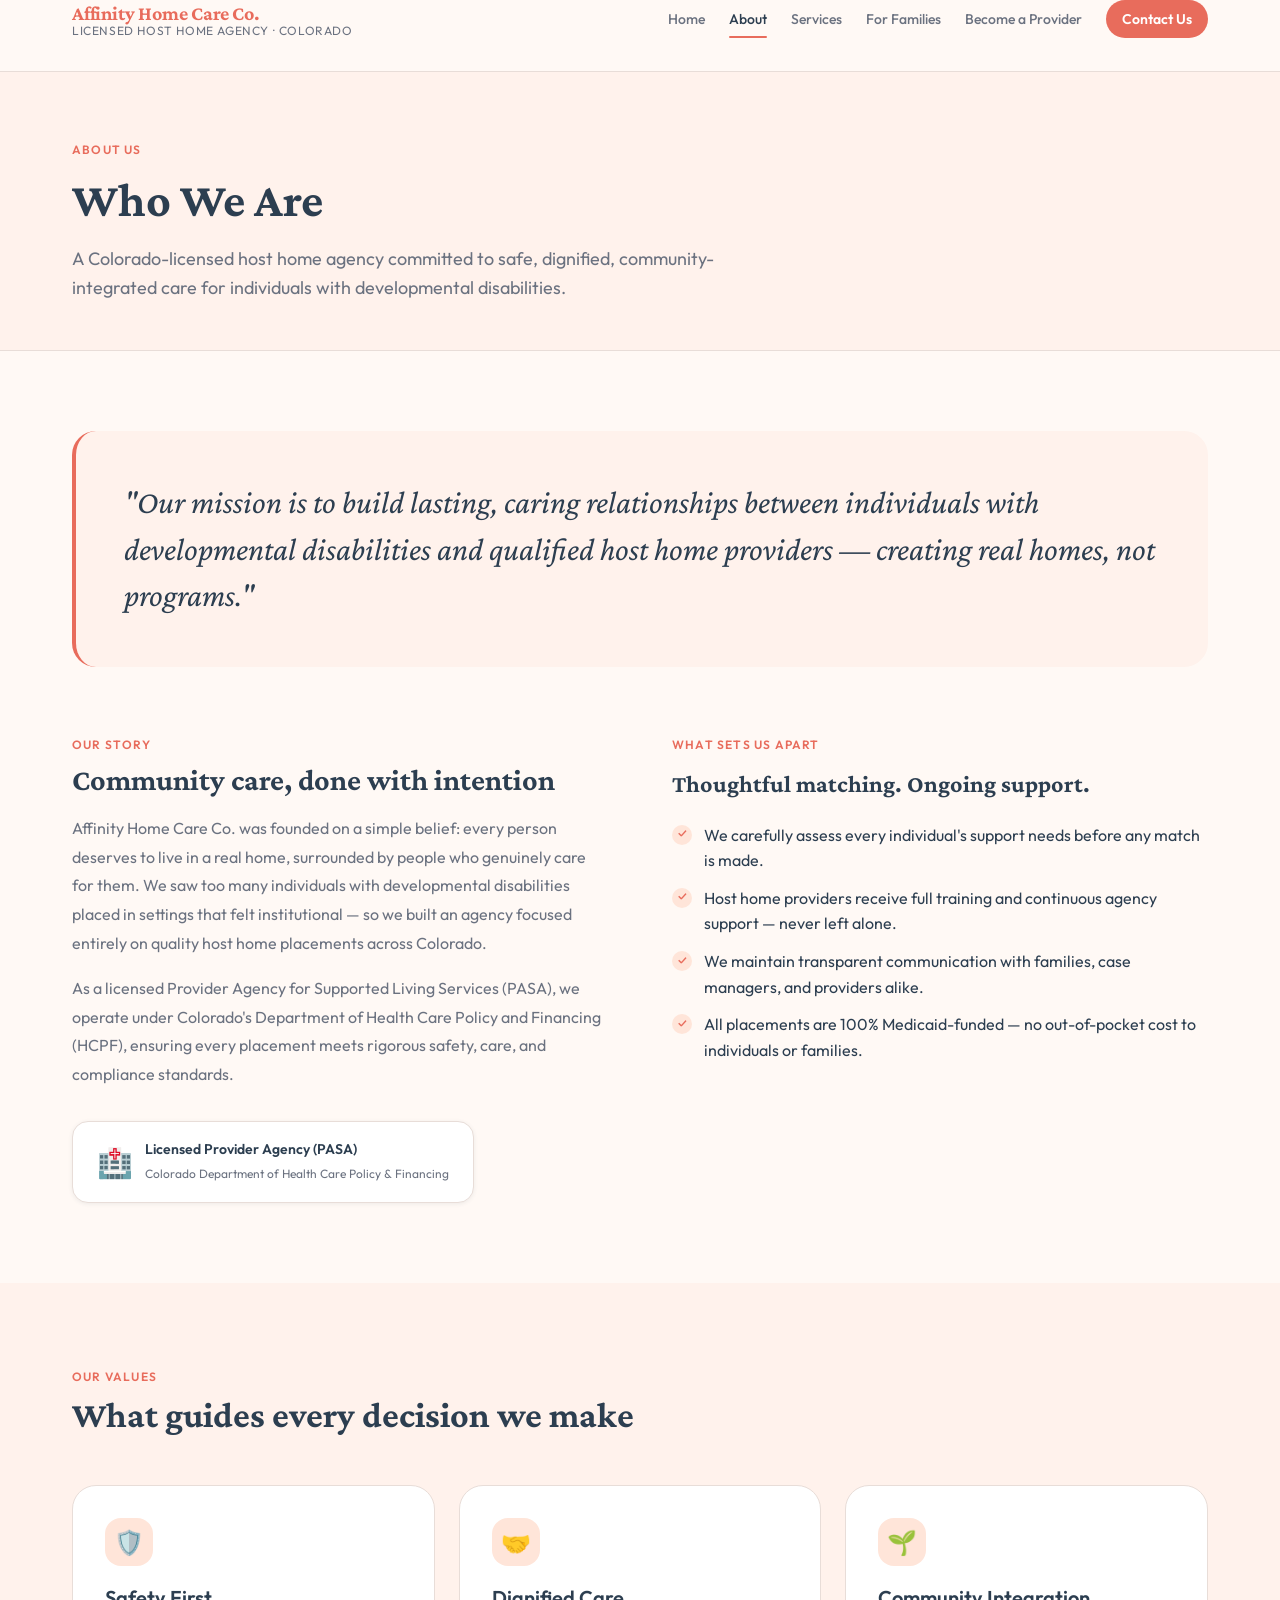
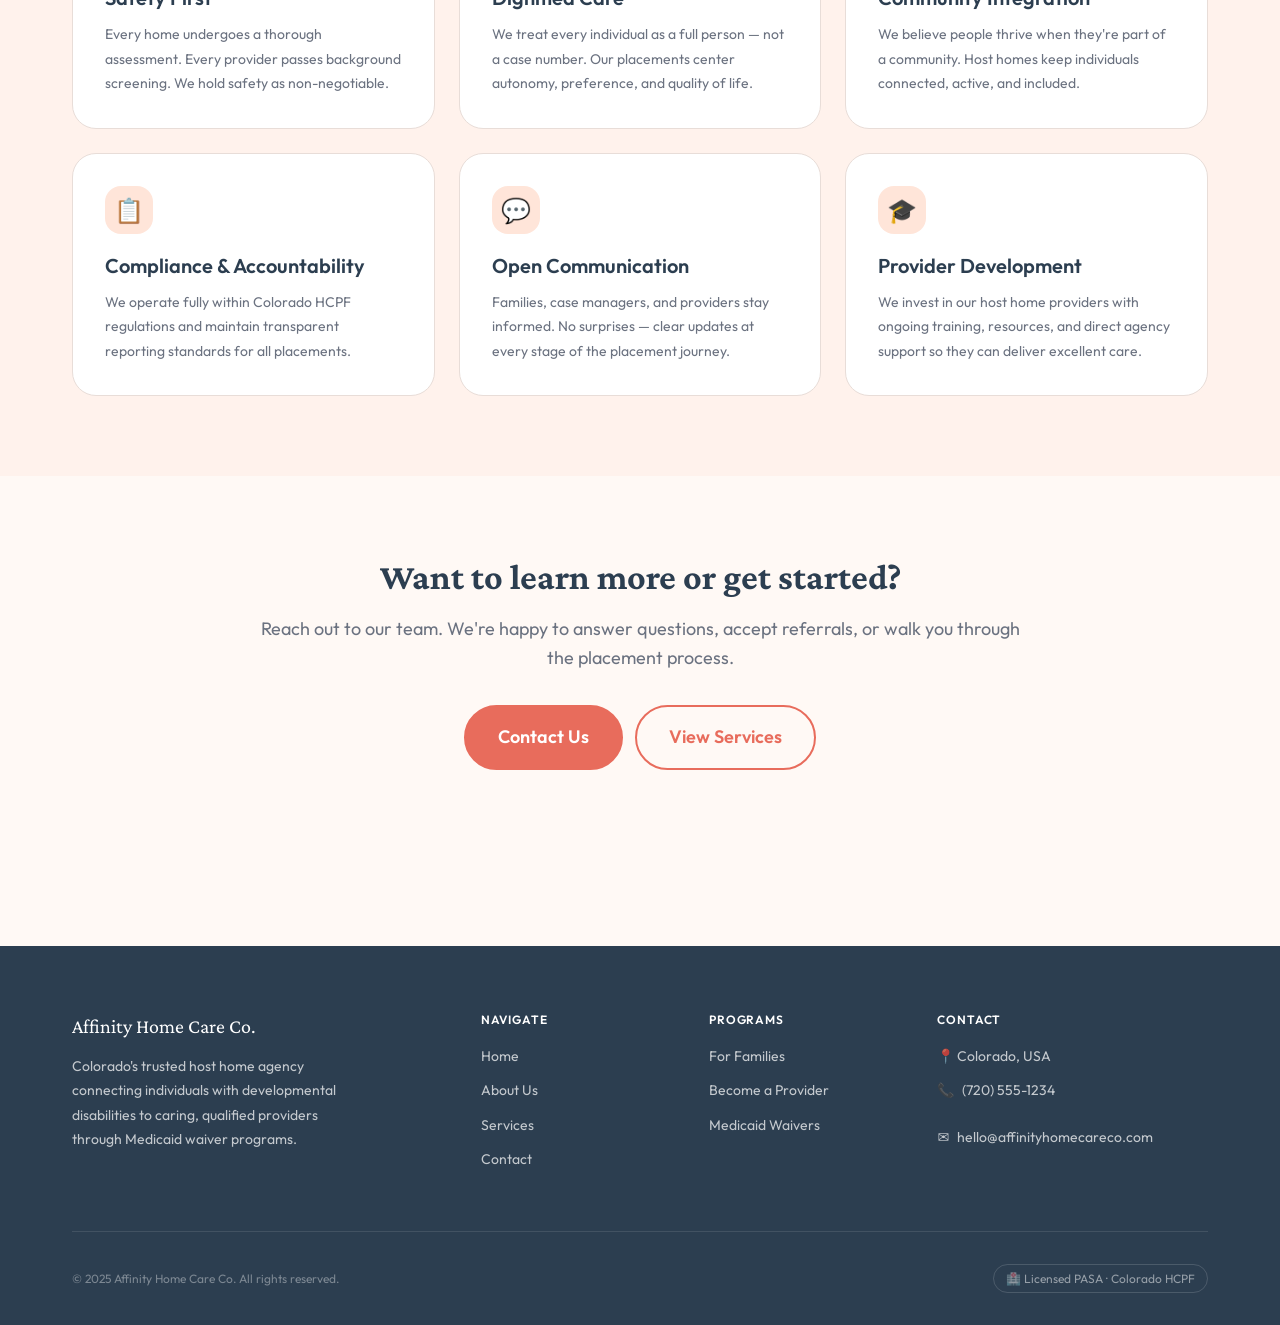
==== about.html @ 522bf079 "Add complete static website for affinityhomecareco.com Six-page site (Home, About, Services, Contact" ====
<!DOCTYPE html>
<html lang="en">
<head>
  <meta charset="UTF-8">
  <meta name="viewport" content="width=device-width, initial-scale=1.0">
  <meta name="description" content="Learn about Affinity Home Care Co. — a Colorado-licensed host home agency (PASA) dedicated to serving individuals with developmental disabilities through Medicaid waiver programs.">
  <meta name="robots" content="index, follow">
  <title>About Us | Affinity Home Care Co.</title>

  <link rel="preconnect" href="https://fonts.googleapis.com">
  <link rel="preconnect" href="https://fonts.gstatic.com" crossorigin>

  <link rel="stylesheet" href="css/base.css">
  <link rel="stylesheet" href="css/layout.css">
  <link rel="stylesheet" href="css/components.css">
  <link rel="stylesheet" href="css/pages/about.css">
</head>
<body>

  <!-- ── Header ── -->
  <header class="site-header" id="site-header">
    <div class="container">
      <nav class="nav" aria-label="Main navigation">
        <a href="index.html" class="nav__logo" aria-label="Affinity Home Care Co. — home">
          <span class="nav__logo-name">Affinity Home Care Co.</span>
          <span class="nav__logo-tag">Licensed Host Home Agency · Colorado</span>
        </a>
        <button class="nav__toggle" aria-expanded="false" aria-controls="nav-links" aria-label="Toggle navigation">
          <span></span><span></span><span></span>
        </button>
        <div class="nav__links" id="nav-links">
          <a href="index.html"     class="nav__link">Home</a>
          <a href="about.html"     class="nav__link">About</a>
          <a href="services.html"  class="nav__link">Services</a>
          <a href="families.html"  class="nav__link">For Families</a>
          <a href="providers.html" class="nav__link">Become a Provider</a>
          <a href="contact.html"   class="nav__cta">Contact Us</a>
        </div>
      </nav>
    </div>
  </header>

  <!-- ── Main ── -->
  <main>

    <!-- Page hero -->
    <section class="page-hero">
      <div class="container">
        <div class="page-hero__label">About Us</div>
        <h1 class="page-hero__title">Who We Are</h1>
        <p class="page-hero__desc">A Colorado-licensed host home agency committed to safe, dignified, community-integrated care for individuals with developmental disabilities.</p>
      </div>
    </section>

    <!-- Mission -->
    <section class="section">
      <div class="container">
        <div class="about-mission reveal">
          <p class="about-mission__quote">"Our mission is to build lasting, caring relationships between individuals with developmental disabilities and qualified host home providers — creating real homes, not programs."</p>
        </div>

        <div class="about-layout">
          <div>
            <div class="section__label">Our Story</div>
            <h2 class="section__title" style="font-size: var(--text-3xl);">Community care, done with intention</h2>
            <p style="color: var(--clr-text-muted); line-height: 1.8; margin-top: var(--sp-4);">
              Affinity Home Care Co. was founded on a simple belief: every person deserves to live in a real home, surrounded by people who genuinely care for them. We saw too many individuals with developmental disabilities placed in settings that felt institutional — so we built an agency focused entirely on quality host home placements across Colorado.
            </p>
            <p style="color: var(--clr-text-muted); line-height: 1.8; margin-top: var(--sp-4);">
              As a licensed Provider Agency for Supported Living Services (PASA), we operate under Colorado's Department of Health Care Policy and Financing (HCPF), ensuring every placement meets rigorous safety, care, and compliance standards.
            </p>

            <div class="license-badge reveal">
              <div class="license-badge__icon">🏥</div>
              <div class="license-badge__text">
                <strong>Licensed Provider Agency (PASA)</strong>
                <span>Colorado Department of Health Care Policy &amp; Financing</span>
              </div>
            </div>
          </div>

          <div>
            <div class="section__label">What Sets Us Apart</div>
            <h3 style="margin-bottom: var(--sp-6); margin-top: var(--sp-2);">Thoughtful matching. Ongoing support.</h3>
            <ul class="checklist">
              <li class="checklist__item reveal reveal-delay-1">
                <div class="checklist__icon">✓</div>
                <span>We carefully assess every individual's support needs before any match is made.</span>
              </li>
              <li class="checklist__item reveal reveal-delay-2">
                <div class="checklist__icon">✓</div>
                <span>Host home providers receive full training and continuous agency support — never left alone.</span>
              </li>
              <li class="checklist__item reveal reveal-delay-3">
                <div class="checklist__icon">✓</div>
                <span>We maintain transparent communication with families, case managers, and providers alike.</span>
              </li>
              <li class="checklist__item reveal reveal-delay-4">
                <div class="checklist__icon">✓</div>
                <span>All placements are 100% Medicaid-funded — no out-of-pocket cost to individuals or families.</span>
              </li>
            </ul>
          </div>
        </div>
      </div>
    </section>

    <!-- Values -->
    <section class="section section--alt">
      <div class="container">
        <div class="section__header reveal">
          <div class="section__label">Our Values</div>
          <h2 class="section__title">What guides every decision we make</h2>
        </div>

        <div class="values-grid">
          <div class="card reveal reveal-delay-1">
            <div class="card__icon">🛡️</div>
            <div class="card__title">Safety First</div>
            <p class="card__desc">Every home undergoes a thorough assessment. Every provider passes background screening. We hold safety as non-negotiable.</p>
          </div>
          <div class="card reveal reveal-delay-2">
            <div class="card__icon">🤝</div>
            <div class="card__title">Dignified Care</div>
            <p class="card__desc">We treat every individual as a full person — not a case number. Our placements center autonomy, preference, and quality of life.</p>
          </div>
          <div class="card reveal reveal-delay-3">
            <div class="card__icon">🌱</div>
            <div class="card__title">Community Integration</div>
            <p class="card__desc">We believe people thrive when they're part of a community. Host homes keep individuals connected, active, and included.</p>
          </div>
          <div class="card reveal reveal-delay-1">
            <div class="card__icon">📋</div>
            <div class="card__title">Compliance &amp; Accountability</div>
            <p class="card__desc">We operate fully within Colorado HCPF regulations and maintain transparent reporting standards for all placements.</p>
          </div>
          <div class="card reveal reveal-delay-2">
            <div class="card__icon">💬</div>
            <div class="card__title">Open Communication</div>
            <p class="card__desc">Families, case managers, and providers stay informed. No surprises — clear updates at every stage of the placement journey.</p>
          </div>
          <div class="card reveal reveal-delay-3">
            <div class="card__icon">🎓</div>
            <div class="card__title">Provider Development</div>
            <p class="card__desc">We invest in our host home providers with ongoing training, resources, and direct agency support so they can deliver excellent care.</p>
          </div>
        </div>
      </div>
    </section>

    <!-- CTA -->
    <section class="section">
      <div class="container" style="text-align: center;">
        <h2 class="reveal" style="margin-bottom: var(--sp-4);">Want to learn more or get started?</h2>
        <p class="reveal reveal-delay-1" style="color: var(--clr-text-muted); font-size: var(--text-lg); margin: 0 auto var(--sp-8);">Reach out to our team. We're happy to answer questions, accept referrals, or walk you through the placement process.</p>
        <div style="display: flex; gap: var(--sp-3); justify-content: center; flex-wrap: wrap;">
          <a href="contact.html"  class="btn btn-primary btn-lg reveal">Contact Us</a>
          <a href="services.html" class="btn btn-outline btn-lg reveal reveal-delay-1">View Services</a>
        </div>
      </div>
    </section>

  </main>

  <!-- ── Footer ── -->
  <footer class="site-footer">
    <div class="container">
      <div class="footer__grid">
        <div class="footer__col">
          <div class="footer__brand-name">Affinity Home Care Co.</div>
          <p class="footer__brand-desc">Colorado's trusted host home agency connecting individuals with developmental disabilities to caring, qualified providers through Medicaid waiver programs.</p>
        </div>
        <div class="footer__col">
          <div class="footer__col-title">Navigate</div>
          <a href="index.html">Home</a>
          <a href="about.html">About Us</a>
          <a href="services.html">Services</a>
          <a href="contact.html">Contact</a>
        </div>
        <div class="footer__col">
          <div class="footer__col-title">Programs</div>
          <a href="families.html">For Families</a>
          <a href="providers.html">Become a Provider</a>
          <a href="services.html#waivers">Medicaid Waivers</a>
        </div>
        <div class="footer__col">
          <div class="footer__col-title">Contact</div>
          <div class="footer__contact-item">📍 Colorado, USA</div>
          <div class="footer__contact-item">📞 <a href="tel:+17205551234">(720) 555-1234</a></div>
          <div class="footer__contact-item">✉️ <a href="mailto:hello@affinityhomecareco.com">hello@affinityhomecareco.com</a></div>
        </div>
      </div>
      <div class="footer__bottom">
        <span>&copy; 2025 Affinity Home Care Co. All rights reserved.</span>
        <span class="footer__badge">🏥 Licensed PASA · Colorado HCPF</span>
      </div>
    </div>
  </footer>

  <script src="js/nav.js"></script>
  <script src="js/animations.js"></script>
</body>
</html>
---- css/base.css ----
@import url('https://fonts.googleapis.com/css2?family=Crimson+Pro:ital,wght@0,400;0,600;0,700;1,400&family=Outfit:wght@400;500;600;700&display=swap');
@import './tokens.css';

*, *::before, *::after {
  box-sizing: border-box;
  margin: 0;
  padding: 0;
}

html {
  scroll-behavior: smooth;
  -webkit-text-size-adjust: 100%;
}

body {
  font-family: var(--font-body);
  font-size: var(--text-base);
  color: var(--clr-text);
  background-color: var(--clr-bg);
  line-height: 1.6;
  -webkit-font-smoothing: antialiased;
  -moz-osx-font-smoothing: grayscale;
}

img, svg {
  display: block;
  max-width: 100%;
}

a {
  color: inherit;
  text-decoration: none;
}

ul, ol {
  list-style: none;
}

button {
  cursor: pointer;
  font-family: inherit;
  border: none;
  background: none;
}

input, textarea, select {
  font-family: inherit;
  font-size: inherit;
}

h1, h2, h3, h4, h5, h6 {
  font-family: var(--font-heading);
  line-height: 1.2;
  color: var(--clr-text);
}

h1 { font-size: var(--text-5xl); }
h2 { font-size: var(--text-4xl); }
h3 { font-size: var(--text-2xl); }
h4 { font-size: var(--text-xl); }

p { max-width: 65ch; }

:focus-visible {
  outline: 2px solid var(--clr-primary);
  outline-offset: 3px;
  border-radius: var(--radius-sm);
}

.sr-only {
  position: absolute;
  width: 1px;
  height: 1px;
  padding: 0;
  margin: -1px;
  overflow: hidden;
  clip: rect(0, 0, 0, 0);
  white-space: nowrap;
  border: 0;
}
---- css/layout.css ----
@import './tokens.css';

/* ────────────────────────────────
   Container
   ──────────────────────────────── */
.container {
  width: 100%;
  max-width: var(--container-max);
  margin-inline: auto;
  padding-inline: var(--container-pad);
}

/* ────────────────────────────────
   Site Header & Nav
   ──────────────────────────────── */
.site-header {
  position: sticky;
  top: 0;
  z-index: 100;
  height: var(--nav-height);
  background: rgba(255, 249, 245, 0.96);
  backdrop-filter: blur(10px);
  -webkit-backdrop-filter: blur(10px);
  border-bottom: 1px solid var(--clr-border);
  transition: box-shadow var(--t-base);
}

.site-header.scrolled {
  box-shadow: var(--shadow-sm);
}

.nav {
  display: flex;
  align-items: center;
  justify-content: space-between;
  height: 100%;
}

.nav__logo {
  display: flex;
  flex-direction: column;
  line-height: 1.1;
  text-decoration: none;
}

.nav__logo-name {
  font-family: var(--font-heading);
  font-size: var(--text-xl);
  font-weight: var(--weight-bold);
  color: var(--clr-primary);
  letter-spacing: -0.01em;
}

.nav__logo-tag {
  font-size: var(--text-xs);
  color: var(--clr-text-muted);
  letter-spacing: 0.05em;
  text-transform: uppercase;
}

.nav__links {
  display: flex;
  align-items: center;
  gap: var(--sp-6);
}

.nav__link {
  font-size: var(--text-sm);
  font-weight: var(--weight-medium);
  color: var(--clr-text-muted);
  transition: color var(--t-fast);
  padding-block: var(--sp-2);
  position: relative;
}

.nav__link::after {
  content: '';
  position: absolute;
  bottom: 0;
  left: 0;
  width: 0;
  height: 2px;
  background: var(--clr-primary);
  transition: width var(--t-base);
  border-radius: var(--radius-full);
}

.nav__link:hover,
.nav__link.active {
  color: var(--clr-text);
}

.nav__link:hover::after,
.nav__link.active::after {
  width: 100%;
}

.nav__cta {
  font-size: var(--text-sm);
  font-weight: var(--weight-semibold);
  padding: var(--sp-2) var(--sp-4);
  background: var(--clr-primary);
  color: white;
  border-radius: var(--radius-full);
  transition: background var(--t-fast), transform var(--t-fast);
}

.nav__cta:hover {
  background: var(--clr-primary-dark);
  transform: translateY(-1px);
}

/* Mobile toggle */
.nav__toggle {
  display: none;
  flex-direction: column;
  gap: 5px;
  padding: var(--sp-2);
  z-index: 110;
  background: none;
  border: none;
  cursor: pointer;
}

.nav__toggle span {
  display: block;
  width: 22px;
  height: 2px;
  background: var(--clr-text);
  border-radius: var(--radius-full);
  transition: transform var(--t-base), opacity var(--t-base);
}

.nav__toggle[aria-expanded="true"] span:nth-child(1) {
  transform: translateY(7px) rotate(45deg);
}

.nav__toggle[aria-expanded="true"] span:nth-child(2) {
  opacity: 0;
}

.nav__toggle[aria-expanded="true"] span:nth-child(3) {
  transform: translateY(-7px) rotate(-45deg);
}

@media (max-width: 768px) {
  .nav__toggle { display: flex; }

  .nav__links {
    display: none;
    position: fixed;
    inset: var(--nav-height) 0 0 0;
    background: var(--clr-bg);
    flex-direction: column;
    align-items: center;
    justify-content: center;
    gap: var(--sp-8);
    z-index: 99;
  }

  .nav__links.open { display: flex; }

  .nav__link {
    font-size: var(--text-lg);
  }

  .nav__cta {
    font-size: var(--text-base);
    padding: var(--sp-3) var(--sp-8);
  }
}

/* ────────────────────────────────
   Site Footer
   ──────────────────────────────── */
.site-footer {
  background: var(--clr-text);
  color: rgba(255, 255, 255, 0.72);
  padding-block: var(--sp-16) var(--sp-8);
  margin-top: var(--sp-24);
}

.footer__grid {
  display: grid;
  grid-template-columns: 2fr 1fr 1fr 1.5fr;
  gap: var(--sp-12);
  padding-bottom: var(--sp-12);
  border-bottom: 1px solid rgba(255, 255, 255, 0.1);
  margin-bottom: var(--sp-8);
}

.footer__brand-name {
  font-family: var(--font-heading);
  font-size: var(--text-xl);
  color: white;
  margin-bottom: var(--sp-3);
}

.footer__brand-desc {
  font-size: var(--text-sm);
  line-height: 1.75;
  max-width: 30ch;
}

.footer__col-title {
  font-size: var(--text-xs);
  font-weight: var(--weight-semibold);
  color: white;
  letter-spacing: 0.07em;
  text-transform: uppercase;
  margin-bottom: var(--sp-4);
}

.footer__col a {
  display: block;
  font-size: var(--text-sm);
  margin-bottom: var(--sp-3);
  transition: color var(--t-fast);
}

.footer__col a:hover { color: white; }

.footer__contact-item {
  display: flex;
  align-items: flex-start;
  gap: var(--sp-2);
  font-size: var(--text-sm);
  margin-bottom: var(--sp-3);
}

.footer__bottom {
  display: flex;
  align-items: center;
  justify-content: space-between;
  font-size: var(--text-xs);
  color: rgba(255, 255, 255, 0.38);
}

.footer__badge {
  display: inline-flex;
  align-items: center;
  gap: var(--sp-2);
  padding: var(--sp-1) var(--sp-3);
  border: 1px solid rgba(255, 255, 255, 0.15);
  border-radius: var(--radius-full);
  font-size: var(--text-xs);
  color: rgba(255, 255, 255, 0.5);
}

@media (max-width: 900px) {
  .footer__grid { grid-template-columns: 1fr 1fr; }
}

@media (max-width: 560px) {
  .footer__grid { grid-template-columns: 1fr; gap: var(--sp-8); }
  .footer__bottom {
    flex-direction: column;
    gap: var(--sp-3);
    text-align: center;
  }
}

/* ────────────────────────────────
   Page layout helpers
   ──────────────────────────────── */
.page-hero {
  background: var(--clr-bg-alt);
  padding-block: var(--sp-16) var(--sp-12);
  border-bottom: 1px solid var(--clr-border);
}

.page-hero__label {
  display: inline-block;
  font-size: var(--text-xs);
  font-weight: var(--weight-semibold);
  letter-spacing: 0.1em;
  text-transform: uppercase;
  color: var(--clr-primary);
  margin-bottom: var(--sp-3);
}

.page-hero__title {
  font-size: clamp(2rem, 4vw, 3rem);
  margin-bottom: var(--sp-4);
}

.page-hero__desc {
  font-size: var(--text-lg);
  color: var(--clr-text-muted);
  max-width: 55ch;
}

.section {
  padding-block: var(--sp-20);
}

.section--alt {
  background: var(--clr-bg-alt);
}

.section__header {
  margin-bottom: var(--sp-12);
}

.section__label {
  display: inline-block;
  font-size: var(--text-xs);
  font-weight: var(--weight-semibold);
  letter-spacing: 0.1em;
  text-transform: uppercase;
  color: var(--clr-primary);
  margin-bottom: var(--sp-2);
}

.section__title {
  margin-bottom: var(--sp-4);
}

.section__desc {
  font-size: var(--text-lg);
  color: var(--clr-text-muted);
  max-width: 55ch;
}
---- css/components.css ----
@import './tokens.css';

/* ────────────────────────────────
   Buttons
   ──────────────────────────────── */
.btn {
  display: inline-flex;
  align-items: center;
  gap: var(--sp-2);
  padding: var(--sp-3) var(--sp-6);
  font-family: var(--font-body);
  font-size: var(--text-base);
  font-weight: var(--weight-semibold);
  border-radius: var(--radius-full);
  border: 2px solid transparent;
  cursor: pointer;
  text-decoration: none;
  white-space: nowrap;
  transition: background var(--t-fast), color var(--t-fast),
              border-color var(--t-fast), transform var(--t-fast),
              box-shadow var(--t-fast);
}

.btn:hover { transform: translateY(-2px); box-shadow: var(--shadow-md); }
.btn:active { transform: translateY(0); }

.btn-primary {
  background: var(--clr-primary);
  color: white;
  border-color: var(--clr-primary);
}
.btn-primary:hover { background: var(--clr-primary-dark); border-color: var(--clr-primary-dark); }

.btn-outline {
  background: transparent;
  color: var(--clr-primary);
  border-color: var(--clr-primary);
}
.btn-outline:hover { background: var(--clr-primary-light); }

.btn-accent {
  background: var(--clr-accent);
  color: white;
  border-color: var(--clr-accent);
}
.btn-accent:hover { background: var(--clr-accent-dark); border-color: var(--clr-accent-dark); }

.btn-lg {
  padding: var(--sp-4) var(--sp-8);
  font-size: var(--text-lg);
}

.btn-sm {
  padding: var(--sp-2) var(--sp-4);
  font-size: var(--text-sm);
}

/* ────────────────────────────────
   Cards
   ──────────────────────────────── */
.card {
  background: var(--clr-surface);
  border: 1px solid var(--clr-border);
  border-radius: var(--radius-xl);
  padding: var(--sp-8);
  transition: box-shadow var(--t-base), transform var(--t-base);
}

.card:hover { box-shadow: var(--shadow-md); transform: translateY(-3px); }

.card__icon {
  width: 48px;
  height: 48px;
  border-radius: var(--radius-lg);
  display: flex;
  align-items: center;
  justify-content: center;
  font-size: 1.5rem;
  margin-bottom: var(--sp-4);
  background: var(--clr-primary-light);
}

.card__icon--accent { background: rgba(78, 205, 196, 0.15); }

.card__title {
  font-size: var(--text-xl);
  font-weight: var(--weight-semibold);
  margin-bottom: var(--sp-2);
}

.card__desc {
  font-size: var(--text-sm);
  color: var(--clr-text-muted);
  line-height: 1.75;
}

/* ────────────────────────────────
   Badges
   ──────────────────────────────── */
.badge {
  display: inline-flex;
  align-items: center;
  gap: var(--sp-1);
  padding: var(--sp-1) var(--sp-3);
  border-radius: var(--radius-full);
  font-size: var(--text-xs);
  font-weight: var(--weight-semibold);
}

.badge--primary { background: var(--clr-primary-light); color: var(--clr-primary-dark); }
.badge--accent  { background: rgba(78, 205, 196, 0.15); color: var(--clr-accent-dark); }
.badge--success { background: rgba(34, 197, 94, 0.12);  color: #15803D; }

/* ────────────────────────────────
   Forms
   ──────────────────────────────── */
.form {
  display: flex;
  flex-direction: column;
  gap: var(--sp-4);
}

.form__row {
  display: grid;
  grid-template-columns: 1fr 1fr;
  gap: var(--sp-4);
}

.form__field {
  display: flex;
  flex-direction: column;
  gap: var(--sp-2);
}

.form__label {
  font-size: var(--text-sm);
  font-weight: var(--weight-medium);
  color: var(--clr-text);
}

.form__label--required::after {
  content: ' *';
  color: var(--clr-primary);
}

.form__input,
.form__select,
.form__textarea {
  width: 100%;
  padding: var(--sp-3) var(--sp-4);
  border: 1px solid var(--clr-border);
  border-radius: var(--radius-md);
  background: var(--clr-surface);
  color: var(--clr-text);
  font-size: var(--text-base);
  transition: border-color var(--t-fast), box-shadow var(--t-fast);
}

.form__input:focus,
.form__select:focus,
.form__textarea:focus {
  outline: none;
  border-color: var(--clr-primary);
  box-shadow: 0 0 0 3px rgba(232, 108, 92, 0.12);
}

.form__input.error,
.form__select.error,
.form__textarea.error {
  border-color: var(--clr-error);
}

.form__textarea { resize: vertical; min-height: 120px; }

.form__error {
  font-size: var(--text-xs);
  color: var(--clr-error);
  display: none;
}

.form__error.visible { display: block; }

.form__notice {
  padding: var(--sp-4) var(--sp-6);
  border-radius: var(--radius-md);
  font-weight: var(--weight-medium);
  font-size: var(--text-sm);
  display: none;
}

.form__notice.visible { display: block; }

.form__notice--success {
  background: rgba(34, 197, 94, 0.1);
  border: 1px solid rgba(34, 197, 94, 0.3);
  color: #15803D;
}

.form__notice--error {
  background: rgba(239, 68, 68, 0.08);
  border: 1px solid rgba(239, 68, 68, 0.25);
  color: #B91C1C;
}

@media (max-width: 600px) {
  .form__row { grid-template-columns: 1fr; }
}

/* ────────────────────────────────
   Grid helpers
   ──────────────────────────────── */
.grid-2 { display: grid; grid-template-columns: repeat(2, 1fr); gap: var(--sp-6); }
.grid-3 { display: grid; grid-template-columns: repeat(3, 1fr); gap: var(--sp-6); }
.grid-4 { display: grid; grid-template-columns: repeat(4, 1fr); gap: var(--sp-6); }

@media (max-width: 900px) {
  .grid-3 { grid-template-columns: repeat(2, 1fr); }
  .grid-4 { grid-template-columns: repeat(2, 1fr); }
}

@media (max-width: 600px) {
  .grid-2, .grid-3, .grid-4 { grid-template-columns: 1fr; }
}

/* ────────────────────────────────
   Stat block
   ──────────────────────────────── */
.stat {
  text-align: center;
  padding: var(--sp-6);
}

.stat__number {
  font-family: var(--font-heading);
  font-size: var(--text-4xl);
  font-weight: var(--weight-bold);
  color: var(--clr-primary);
  line-height: 1;
  margin-bottom: var(--sp-2);
}

.stat__label {
  font-size: var(--text-sm);
  color: var(--clr-text-muted);
}

/* ────────────────────────────────
   Checklist
   ──────────────────────────────── */
.checklist {
  display: flex;
  flex-direction: column;
  gap: var(--sp-3);
}

.checklist__item {
  display: flex;
  align-items: flex-start;
  gap: var(--sp-3);
  font-size: var(--text-base);
}

.checklist__icon {
  flex-shrink: 0;
  width: 20px;
  height: 20px;
  border-radius: var(--radius-full);
  background: var(--clr-primary-light);
  display: flex;
  align-items: center;
  justify-content: center;
  margin-top: 2px;
  color: var(--clr-primary);
  font-size: 0.65rem;
  font-weight: var(--weight-bold);
}

/* ────────────────────────────────
   FAQ accordion
   ──────────────────────────────── */
.faq {
  display: flex;
  flex-direction: column;
  gap: var(--sp-3);
}

.faq__item {
  border: 1px solid var(--clr-border);
  border-radius: var(--radius-lg);
  overflow: hidden;
  background: var(--clr-surface);
}

.faq__question {
  width: 100%;
  text-align: left;
  padding: var(--sp-4) var(--sp-6);
  font-weight: var(--weight-semibold);
  font-size: var(--text-base);
  background: var(--clr-surface);
  cursor: pointer;
  display: flex;
  justify-content: space-between;
  align-items: center;
  gap: var(--sp-4);
  transition: background var(--t-fast);
  border: none;
  font-family: var(--font-body);
  color: var(--clr-text);
}

.faq__question:hover { background: var(--clr-bg-alt); }

.faq__icon {
  flex-shrink: 0;
  font-size: 1.25rem;
  transition: transform var(--t-base);
  color: var(--clr-primary);
  line-height: 1;
}

.faq__item.open .faq__icon { transform: rotate(45deg); }

.faq__answer {
  max-height: 0;
  overflow: hidden;
  transition: max-height var(--t-slow);
}

.faq__answer-inner {
  padding: 0 var(--sp-6) var(--sp-6);
  font-size: var(--text-sm);
  color: var(--clr-text-muted);
  line-height: 1.8;
}

.faq__item.open .faq__answer { max-height: 600px; }

/* ────────────────────────────────
   Reveal animation
   ──────────────────────────────── */
.reveal {
  opacity: 0;
  transform: translateY(24px);
  transition: opacity var(--t-slow), transform var(--t-slow);
}

.reveal.visible {
  opacity: 1;
  transform: translateY(0);
}

.reveal-delay-1 { transition-delay: 100ms; }
.reveal-delay-2 { transition-delay: 200ms; }
.reveal-delay-3 { transition-delay: 300ms; }
.reveal-delay-4 { transition-delay: 400ms; }
---- css/pages/about.css ----
@import '../tokens.css';

.about-mission {
  background: var(--clr-bg-alt);
  border-radius: var(--radius-xl);
  padding: var(--sp-12);
  border-left: 4px solid var(--clr-primary);
  margin-bottom: var(--sp-16);
}

.about-mission__quote {
  font-family: var(--font-heading);
  font-size: clamp(1.4rem, 2.5vw, 2rem);
  line-height: 1.45;
  font-style: italic;
  color: var(--clr-text);
}

.about-layout {
  display: grid;
  grid-template-columns: 1fr 1fr;
  gap: var(--sp-16);
  align-items: start;
}

.license-badge {
  display: inline-flex;
  align-items: center;
  gap: var(--sp-3);
  padding: var(--sp-4) var(--sp-6);
  background: var(--clr-surface);
  border: 1px solid var(--clr-border);
  border-radius: var(--radius-lg);
  box-shadow: var(--shadow-sm);
  margin-top: var(--sp-8);
}

.license-badge__icon { font-size: 1.8rem; }

.license-badge__text strong {
  display: block;
  font-size: var(--text-sm);
  font-weight: var(--weight-semibold);
}

.license-badge__text span {
  font-size: var(--text-xs);
  color: var(--clr-text-muted);
}

.values-grid {
  display: grid;
  grid-template-columns: repeat(3, 1fr);
  gap: var(--sp-6);
}

@media (max-width: 900px) {
  .about-layout { grid-template-columns: 1fr; }
  .values-grid  { grid-template-columns: 1fr; }
}
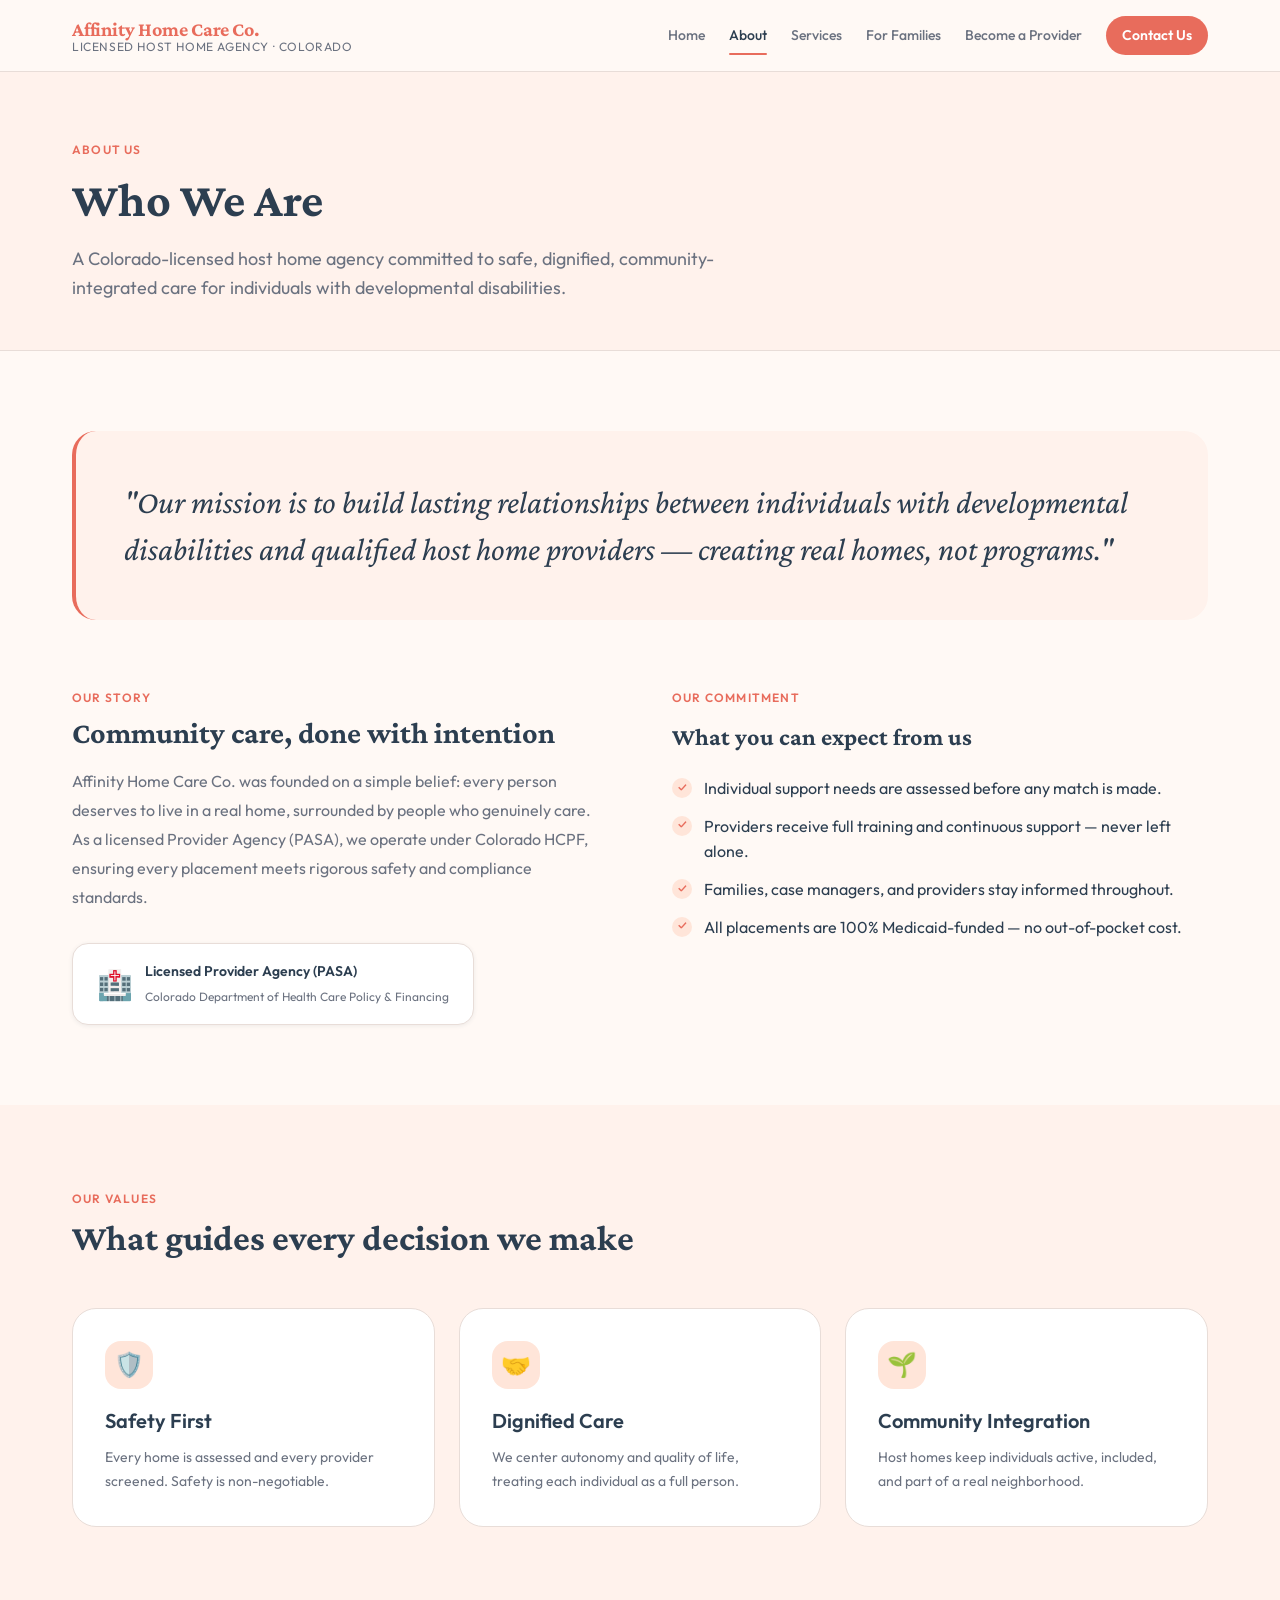
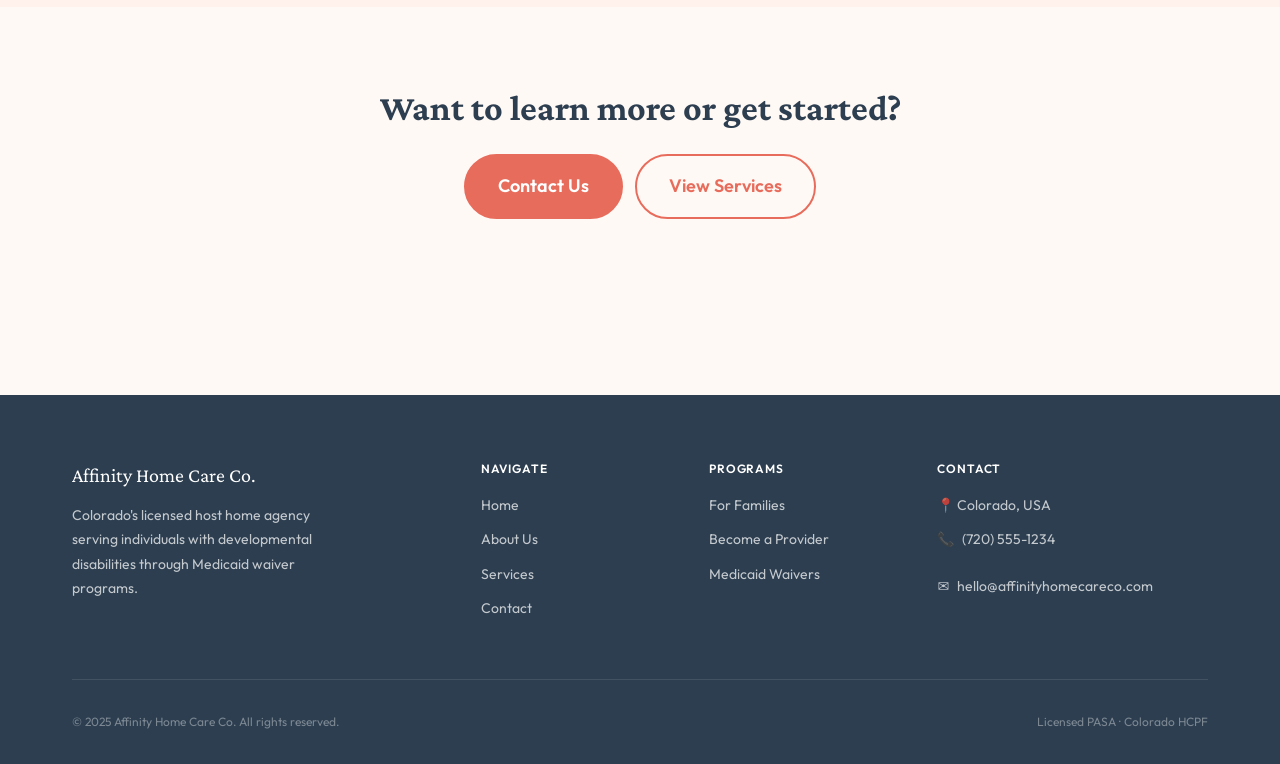
==== commit 17ae07e6: "Revise content density, emojis, and header alignment - Fix header: add height:100% to .site-header ." ====
--- a/about.html
+++ b/about.html
@@ -17,7 +17,6 @@
 </head>
 <body>
 
-  <!-- ── Header ── -->
   <header class="site-header" id="site-header">
     <div class="container">
       <nav class="nav" aria-label="Main navigation">
@@ -40,10 +39,8 @@
     </div>
   </header>
 
-  <!-- ── Main ── -->
   <main>
 
-    <!-- Page hero -->
     <section class="page-hero">
       <div class="container">
         <div class="page-hero__label">About Us</div>
@@ -52,11 +49,11 @@
       </div>
     </section>
 
-    <!-- Mission -->
+    <!-- Mission & Story -->
     <section class="section">
       <div class="container">
         <div class="about-mission reveal">
-          <p class="about-mission__quote">"Our mission is to build lasting, caring relationships between individuals with developmental disabilities and qualified host home providers — creating real homes, not programs."</p>
+          <p class="about-mission__quote">"Our mission is to build lasting relationships between individuals with developmental disabilities and qualified host home providers — creating real homes, not programs."</p>
         </div>
 
         <div class="about-layout">
@@ -64,12 +61,8 @@
             <div class="section__label">Our Story</div>
             <h2 class="section__title" style="font-size: var(--text-3xl);">Community care, done with intention</h2>
             <p style="color: var(--clr-text-muted); line-height: 1.8; margin-top: var(--sp-4);">
-              Affinity Home Care Co. was founded on a simple belief: every person deserves to live in a real home, surrounded by people who genuinely care for them. We saw too many individuals with developmental disabilities placed in settings that felt institutional — so we built an agency focused entirely on quality host home placements across Colorado.
+              Affinity Home Care Co. was founded on a simple belief: every person deserves to live in a real home, surrounded by people who genuinely care. As a licensed Provider Agency (PASA), we operate under Colorado HCPF, ensuring every placement meets rigorous safety and compliance standards.
             </p>
-            <p style="color: var(--clr-text-muted); line-height: 1.8; margin-top: var(--sp-4);">
-              As a licensed Provider Agency for Supported Living Services (PASA), we operate under Colorado's Department of Health Care Policy and Financing (HCPF), ensuring every placement meets rigorous safety, care, and compliance standards.
-            </p>
-
             <div class="license-badge reveal">
               <div class="license-badge__icon">🏥</div>
               <div class="license-badge__text">
@@ -80,24 +73,24 @@
           </div>
 
           <div>
-            <div class="section__label">What Sets Us Apart</div>
-            <h3 style="margin-bottom: var(--sp-6); margin-top: var(--sp-2);">Thoughtful matching. Ongoing support.</h3>
+            <div class="section__label">Our Commitment</div>
+            <h3 style="margin-bottom: var(--sp-6); margin-top: var(--sp-2);">What you can expect from us</h3>
             <ul class="checklist">
               <li class="checklist__item reveal reveal-delay-1">
                 <div class="checklist__icon">✓</div>
-                <span>We carefully assess every individual's support needs before any match is made.</span>
+                <span>Individual support needs are assessed before any match is made.</span>
               </li>
               <li class="checklist__item reveal reveal-delay-2">
                 <div class="checklist__icon">✓</div>
-                <span>Host home providers receive full training and continuous agency support — never left alone.</span>
+                <span>Providers receive full training and continuous support — never left alone.</span>
               </li>
               <li class="checklist__item reveal reveal-delay-3">
                 <div class="checklist__icon">✓</div>
-                <span>We maintain transparent communication with families, case managers, and providers alike.</span>
+                <span>Families, case managers, and providers stay informed throughout.</span>
               </li>
               <li class="checklist__item reveal reveal-delay-4">
                 <div class="checklist__icon">✓</div>
-                <span>All placements are 100% Medicaid-funded — no out-of-pocket cost to individuals or families.</span>
+                <span>All placements are 100% Medicaid-funded — no out-of-pocket cost.</span>
               </li>
             </ul>
           </div>
@@ -112,37 +105,21 @@
           <div class="section__label">Our Values</div>
           <h2 class="section__title">What guides every decision we make</h2>
         </div>
-
         <div class="values-grid">
           <div class="card reveal reveal-delay-1">
             <div class="card__icon">🛡️</div>
             <div class="card__title">Safety First</div>
-            <p class="card__desc">Every home undergoes a thorough assessment. Every provider passes background screening. We hold safety as non-negotiable.</p>
+            <p class="card__desc">Every home is assessed and every provider screened. Safety is non-negotiable.</p>
           </div>
           <div class="card reveal reveal-delay-2">
             <div class="card__icon">🤝</div>
             <div class="card__title">Dignified Care</div>
-            <p class="card__desc">We treat every individual as a full person — not a case number. Our placements center autonomy, preference, and quality of life.</p>
+            <p class="card__desc">We center autonomy and quality of life, treating each individual as a full person.</p>
           </div>
           <div class="card reveal reveal-delay-3">
             <div class="card__icon">🌱</div>
             <div class="card__title">Community Integration</div>
-            <p class="card__desc">We believe people thrive when they're part of a community. Host homes keep individuals connected, active, and included.</p>
-          </div>
-          <div class="card reveal reveal-delay-1">
-            <div class="card__icon">📋</div>
-            <div class="card__title">Compliance &amp; Accountability</div>
-            <p class="card__desc">We operate fully within Colorado HCPF regulations and maintain transparent reporting standards for all placements.</p>
-          </div>
-          <div class="card reveal reveal-delay-2">
-            <div class="card__icon">💬</div>
-            <div class="card__title">Open Communication</div>
-            <p class="card__desc">Families, case managers, and providers stay informed. No surprises — clear updates at every stage of the placement journey.</p>
-          </div>
-          <div class="card reveal reveal-delay-3">
-            <div class="card__icon">🎓</div>
-            <div class="card__title">Provider Development</div>
-            <p class="card__desc">We invest in our host home providers with ongoing training, resources, and direct agency support so they can deliver excellent care.</p>
+            <p class="card__desc">Host homes keep individuals active, included, and part of a real neighborhood.</p>
           </div>
         </div>
       </div>
@@ -152,8 +129,7 @@
     <section class="section">
       <div class="container" style="text-align: center;">
         <h2 class="reveal" style="margin-bottom: var(--sp-4);">Want to learn more or get started?</h2>
-        <p class="reveal reveal-delay-1" style="color: var(--clr-text-muted); font-size: var(--text-lg); margin: 0 auto var(--sp-8);">Reach out to our team. We're happy to answer questions, accept referrals, or walk you through the placement process.</p>
-        <div style="display: flex; gap: var(--sp-3); justify-content: center; flex-wrap: wrap;">
+        <div style="display: flex; gap: var(--sp-3); justify-content: center; flex-wrap: wrap; margin-top: var(--sp-6);">
           <a href="contact.html"  class="btn btn-primary btn-lg reveal">Contact Us</a>
           <a href="services.html" class="btn btn-outline btn-lg reveal reveal-delay-1">View Services</a>
         </div>
@@ -162,13 +138,12 @@
 
   </main>
 
-  <!-- ── Footer ── -->
   <footer class="site-footer">
     <div class="container">
       <div class="footer__grid">
         <div class="footer__col">
           <div class="footer__brand-name">Affinity Home Care Co.</div>
-          <p class="footer__brand-desc">Colorado's trusted host home agency connecting individuals with developmental disabilities to caring, qualified providers through Medicaid waiver programs.</p>
+          <p class="footer__brand-desc">Colorado's licensed host home agency serving individuals with developmental disabilities through Medicaid waiver programs.</p>
         </div>
         <div class="footer__col">
           <div class="footer__col-title">Navigate</div>
@@ -192,7 +167,7 @@
       </div>
       <div class="footer__bottom">
         <span>&copy; 2025 Affinity Home Care Co. All rights reserved.</span>
-        <span class="footer__badge">🏥 Licensed PASA · Colorado HCPF</span>
+        <span>Licensed PASA · Colorado HCPF</span>
       </div>
     </div>
   </footer>
--- a/css/layout.css
+++ b/css/layout.css
@@ -8,6 +8,10 @@
   max-width: var(--container-max);
   margin-inline: auto;
   padding-inline: var(--container-pad);
+}
+
+.site-header .container {
+  height: 100%;
 }
 
 /* ────────────────────────────────
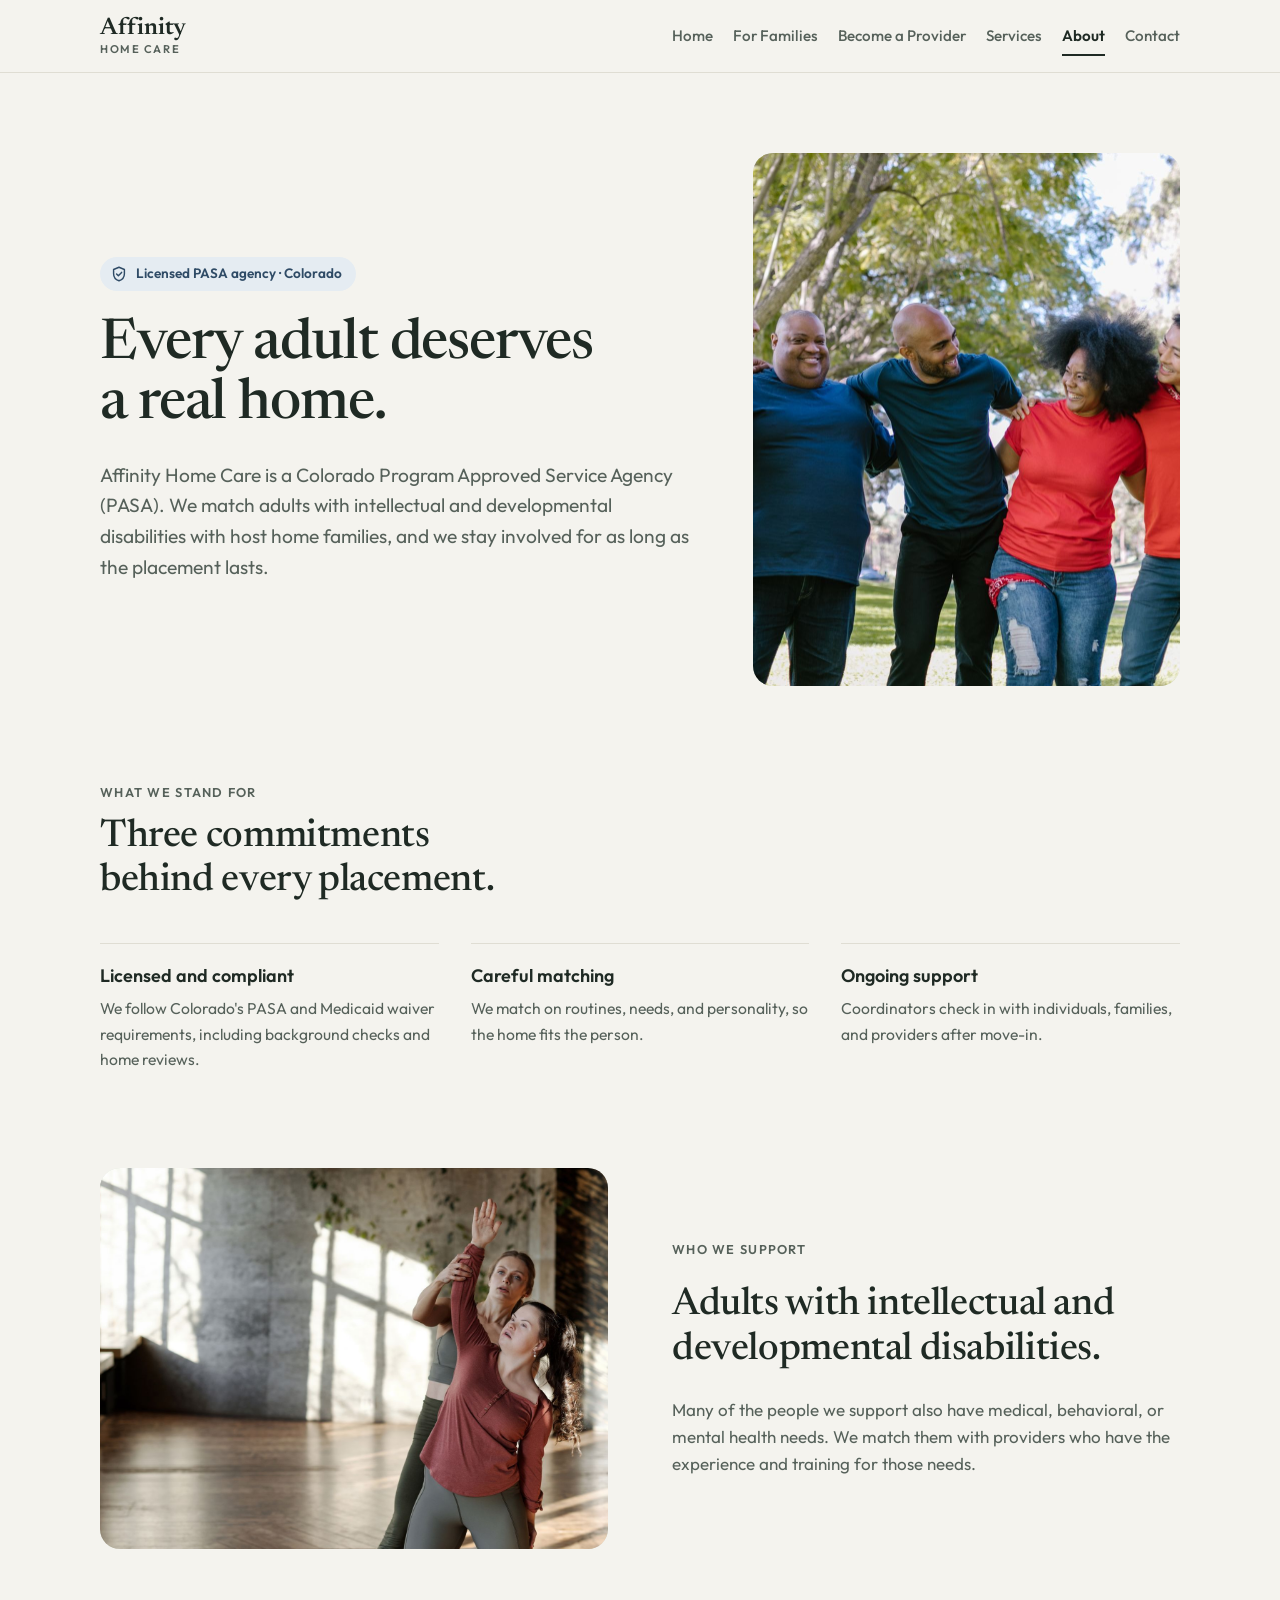
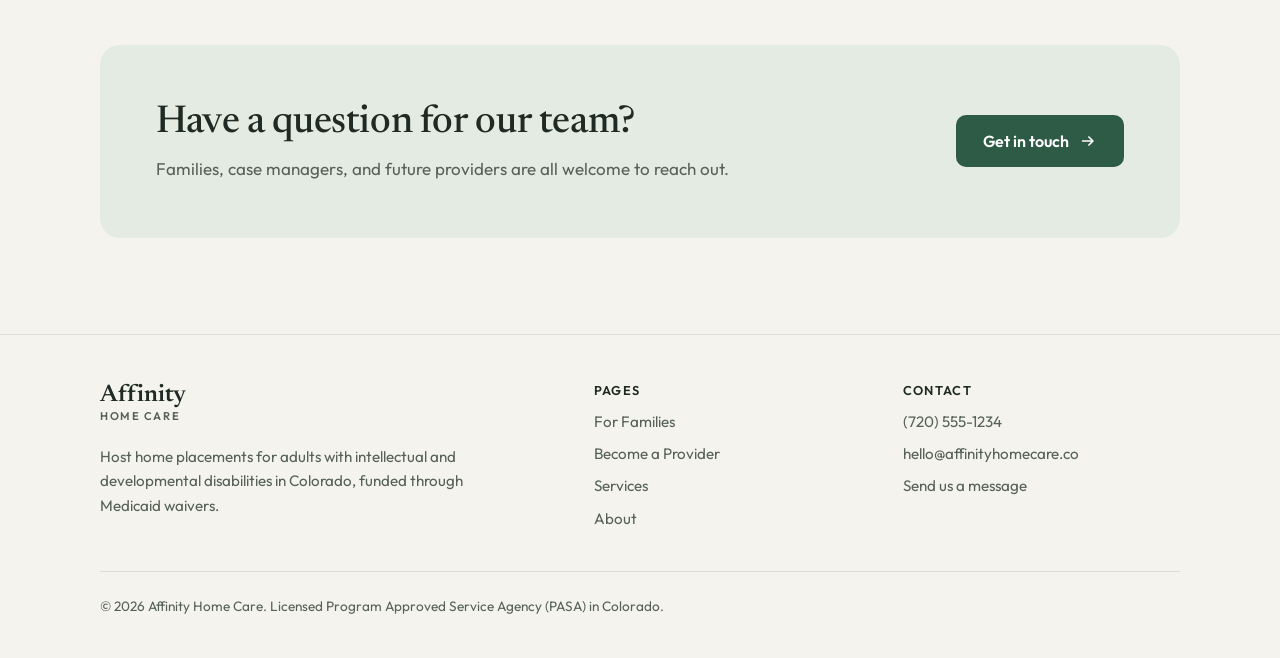
==== commit 921dc471: "first-depoly" ====
--- a/about.html
+++ b/about.html
@@ -1,178 +1,122 @@
-<!DOCTYPE html>
+<!doctype html>
 <html lang="en">
 <head>
-  <meta charset="UTF-8">
-  <meta name="viewport" content="width=device-width, initial-scale=1.0">
-  <meta name="description" content="Learn about Affinity Home Care Co. — a Colorado-licensed host home agency (PASA) dedicated to serving individuals with developmental disabilities through Medicaid waiver programs.">
-  <meta name="robots" content="index, follow">
-  <title>About Us | Affinity Home Care Co.</title>
-
+  <meta charset="utf-8">
+  <meta name="viewport" content="width=device-width, initial-scale=1, viewport-fit=cover">
+  <title>About | Affinity Home Care</title>
+  <meta name="description" content="Affinity Home Care is a licensed Colorado PASA agency providing host home placements for adults with developmental disabilities.">
+  <meta property="og:title" content="About | Affinity Home Care">
+  <meta property="og:description" content="Affinity Home Care is a licensed Colorado PASA agency providing host home placements for adults with developmental disabilities.">
+  <meta property="og:type" content="website">
+  <meta property="og:image" content="assets/images/home-hero.jpg">
+  <meta name="theme-color" content="#F4F3EE">
+  <link rel="icon" href="assets/images/favicon.svg" type="image/svg+xml">
   <link rel="preconnect" href="https://fonts.googleapis.com">
   <link rel="preconnect" href="https://fonts.gstatic.com" crossorigin>
-
-  <link rel="stylesheet" href="css/base.css">
-  <link rel="stylesheet" href="css/layout.css">
-  <link rel="stylesheet" href="css/components.css">
-  <link rel="stylesheet" href="css/pages/about.css">
+  <link rel="stylesheet" href="https://fonts.googleapis.com/css2?family=Newsreader:opsz,wght@6..72,400..600&family=Outfit:wght@400;500;600&display=swap">
+  <link rel="stylesheet" href="assets/css/styles.css">
 </head>
 <body>
-
-  <header class="site-header" id="site-header">
-    <div class="container">
-      <nav class="nav" aria-label="Main navigation">
-        <a href="index.html" class="nav__logo" aria-label="Affinity Home Care Co. — home">
-          <span class="nav__logo-name">Affinity Home Care Co.</span>
-          <span class="nav__logo-tag">Licensed Host Home Agency · Colorado</span>
-        </a>
-        <button class="nav__toggle" aria-expanded="false" aria-controls="nav-links" aria-label="Toggle navigation">
-          <span></span><span></span><span></span>
-        </button>
-        <div class="nav__links" id="nav-links">
-          <a href="index.html"     class="nav__link">Home</a>
-          <a href="about.html"     class="nav__link">About</a>
-          <a href="services.html"  class="nav__link">Services</a>
-          <a href="families.html"  class="nav__link">For Families</a>
-          <a href="providers.html" class="nav__link">Become a Provider</a>
-          <a href="contact.html"   class="nav__cta">Contact Us</a>
-        </div>
+  <a class="skip" href="#main">Skip to content</a>
+  <header class="site-header">
+    <div class="wrap header-row">
+      <a class="wordmark" href="index.html" aria-label="Affinity Home Care, home">
+        <span class="wordmark-name">Affinity</span>
+        <span class="wordmark-sub">Home Care</span>
+      </a>
+      <button class="menu-btn" type="button" aria-expanded="false" aria-controls="site-nav">Menu</button>
+      <nav class="nav" id="site-nav" aria-label="Main">
+        <a href="index.html">Home</a>
+        <a href="families.html">For Families</a>
+        <a href="providers.html">Become a Provider</a>
+        <a href="services.html">Services</a>
+        <a href="about.html" aria-current="page">About</a>
+        <a href="contact.html">Contact</a>
       </nav>
     </div>
   </header>
 
-  <main>
-
-    <section class="page-hero">
-      <div class="container">
-        <div class="page-hero__label">About Us</div>
-        <h1 class="page-hero__title">Who We Are</h1>
-        <p class="page-hero__desc">A Colorado-licensed host home agency committed to safe, dignified, community-integrated care for individuals with developmental disabilities.</p>
+  <main id="main">
+    <section class="hero">
+      <div class="wrap hero-split">
+        <div class="stack">
+          <span class="badge-trust"><svg viewBox="0 0 20 20" fill="none" aria-hidden="true"><path d="M10 2.5 4 5v4.6c0 3.7 2.6 6.7 6 7.9 3.4-1.2 6-4.2 6-7.9V5l-6-2.5Z" stroke="currentColor" stroke-width="1.6" stroke-linejoin="round"/><path d="m7.3 10 2 2 3.6-3.8" stroke="currentColor" stroke-width="1.6" stroke-linecap="round" stroke-linejoin="round"/></svg>Licensed PASA agency · Colorado</span>
+          <h1>Every adult deserves a real home.</h1>
+          <p class="lead">Affinity Home Care is a Colorado Program Approved Service Agency (PASA). We match adults with intellectual and developmental disabilities with host home families, and we stay involved for as long as the placement lasts.</p>
+        </div>
+        <figure class="photo photo-lg photo-portrait"><img src="assets/images/about-team.jpg" alt="A smiling team standing together outdoors" width="1600" height="1067" decoding="async" fetchpriority="high" style="object-position: 45% center"></figure>
       </div>
     </section>
 
-    <!-- Mission & Story -->
     <section class="section">
-      <div class="container">
-        <div class="about-mission reveal">
-          <p class="about-mission__quote">"Our mission is to build lasting relationships between individuals with developmental disabilities and qualified host home providers — creating real homes, not programs."</p>
+      <div class="wrap">
+        <div class="section-head">
+          <p class="eyebrow">What we stand for</p>
+          <h2>Three commitments behind every placement.</h2>
         </div>
-
-        <div class="about-layout">
-          <div>
-            <div class="section__label">Our Story</div>
-            <h2 class="section__title" style="font-size: var(--text-3xl);">Community care, done with intention</h2>
-            <p style="color: var(--clr-text-muted); line-height: 1.8; margin-top: var(--sp-4);">
-              Affinity Home Care Co. was founded on a simple belief: every person deserves to live in a real home, surrounded by people who genuinely care. As a licensed Provider Agency (PASA), we operate under Colorado HCPF, ensuring every placement meets rigorous safety and compliance standards.
-            </p>
-            <div class="license-badge reveal">
-              <div class="license-badge__icon">🏥</div>
-              <div class="license-badge__text">
-                <strong>Licensed Provider Agency (PASA)</strong>
-                <span>Colorado Department of Health Care Policy &amp; Financing</span>
-              </div>
-            </div>
-          </div>
-
-          <div>
-            <div class="section__label">Our Commitment</div>
-            <h3 style="margin-bottom: var(--sp-6); margin-top: var(--sp-2);">What you can expect from us</h3>
-            <ul class="checklist">
-              <li class="checklist__item reveal reveal-delay-1">
-                <div class="checklist__icon">✓</div>
-                <span>Individual support needs are assessed before any match is made.</span>
-              </li>
-              <li class="checklist__item reveal reveal-delay-2">
-                <div class="checklist__icon">✓</div>
-                <span>Providers receive full training and continuous support — never left alone.</span>
-              </li>
-              <li class="checklist__item reveal reveal-delay-3">
-                <div class="checklist__icon">✓</div>
-                <span>Families, case managers, and providers stay informed throughout.</span>
-              </li>
-              <li class="checklist__item reveal reveal-delay-4">
-                <div class="checklist__icon">✓</div>
-                <span>All placements are 100% Medicaid-funded — no out-of-pocket cost.</span>
-              </li>
-            </ul>
-          </div>
+        <div class="points">
+          <div><h3>Licensed and compliant</h3><p>We follow Colorado's PASA and Medicaid waiver requirements, including background checks and home reviews.</p></div>
+          <div><h3>Careful matching</h3><p>We match on routines, needs, and personality, so the home fits the person.</p></div>
+          <div><h3>Ongoing support</h3><p>Coordinators check in with individuals, families, and providers after move-in.</p></div>
         </div>
       </div>
     </section>
 
-    <!-- Values -->
-    <section class="section section--alt">
-      <div class="container">
-        <div class="section__header reveal">
-          <div class="section__label">Our Values</div>
-          <h2 class="section__title">What guides every decision we make</h2>
-        </div>
-        <div class="values-grid">
-          <div class="card reveal reveal-delay-1">
-            <div class="card__icon">🛡️</div>
-            <div class="card__title">Safety First</div>
-            <p class="card__desc">Every home is assessed and every provider screened. Safety is non-negotiable.</p>
-          </div>
-          <div class="card reveal reveal-delay-2">
-            <div class="card__icon">🤝</div>
-            <div class="card__title">Dignified Care</div>
-            <p class="card__desc">We center autonomy and quality of life, treating each individual as a full person.</p>
-          </div>
-          <div class="card reveal reveal-delay-3">
-            <div class="card__icon">🌱</div>
-            <div class="card__title">Community Integration</div>
-            <p class="card__desc">Host homes keep individuals active, included, and part of a real neighborhood.</p>
-          </div>
+    <section class="section">
+      <div class="wrap split center" style="grid-template-columns:minmax(0,1fr) minmax(0,1fr)">
+        <figure class="photo photo-lg"><img src="assets/images/about-community.jpg" alt="A woman with Down syndrome in a sunlit movement class with her instructor" width="1600" height="1068" decoding="async" loading="lazy" style="object-position: 70% center"></figure>
+        <div class="stack">
+          <p class="eyebrow">Who we support</p>
+          <h2>Adults with intellectual and developmental disabilities.</h2>
+          <p class="muted">Many of the people we support also have medical, behavioral, or mental health needs. We match them with providers who have the experience and training for those needs.</p>
         </div>
       </div>
     </section>
 
-    <!-- CTA -->
     <section class="section">
-      <div class="container" style="text-align: center;">
-        <h2 class="reveal" style="margin-bottom: var(--sp-4);">Want to learn more or get started?</h2>
-        <div style="display: flex; gap: var(--sp-3); justify-content: center; flex-wrap: wrap; margin-top: var(--sp-6);">
-          <a href="contact.html"  class="btn btn-primary btn-lg reveal">Contact Us</a>
-          <a href="services.html" class="btn btn-outline btn-lg reveal reveal-delay-1">View Services</a>
+      <div class="wrap">
+        <div class="panel">
+          <div class="stack-sm">
+            <h2>Have a question for our team?</h2>
+            <p class="muted">Families, case managers, and future providers are all welcome to reach out.</p>
+          </div>
+          <a class="btn btn-primary" href="contact.html">Get in touch<svg class="arrow" viewBox="0 0 20 20" fill="none" aria-hidden="true"><path d="M4 10h11M11 5.5 15.5 10 11 14.5" stroke="currentColor" stroke-width="1.8" stroke-linecap="round" stroke-linejoin="round"/></svg></a>
         </div>
       </div>
     </section>
-
   </main>
 
   <footer class="site-footer">
-    <div class="container">
-      <div class="footer__grid">
-        <div class="footer__col">
-          <div class="footer__brand-name">Affinity Home Care Co.</div>
-          <p class="footer__brand-desc">Colorado's licensed host home agency serving individuals with developmental disabilities through Medicaid waiver programs.</p>
+    <div class="wrap">
+      <div class="footer-row">
+        <div class="stack-sm">
+          <a class="wordmark" href="index.html" aria-label="Affinity Home Care, home">
+            <span class="wordmark-name">Affinity</span>
+            <span class="wordmark-sub">Home Care</span>
+          </a>
+          <p style="max-width:28em">Host home placements for adults with intellectual and developmental disabilities in Colorado, funded through Medicaid waivers.</p>
         </div>
-        <div class="footer__col">
-          <div class="footer__col-title">Navigate</div>
-          <a href="index.html">Home</a>
-          <a href="about.html">About Us</a>
-          <a href="services.html">Services</a>
-          <a href="contact.html">Contact</a>
+        <div>
+          <h2>Pages</h2>
+          <ul>
+            <li><a href="families.html">For Families</a></li>
+            <li><a href="providers.html">Become a Provider</a></li>
+            <li><a href="services.html">Services</a></li>
+            <li><a href="about.html">About</a></li>
+          </ul>
         </div>
-        <div class="footer__col">
-          <div class="footer__col-title">Programs</div>
-          <a href="families.html">For Families</a>
-          <a href="providers.html">Become a Provider</a>
-          <a href="services.html#waivers">Medicaid Waivers</a>
-        </div>
-        <div class="footer__col">
-          <div class="footer__col-title">Contact</div>
-          <div class="footer__contact-item">📍 Colorado, USA</div>
-          <div class="footer__contact-item">📞 <a href="tel:+17205551234">(720) 555-1234</a></div>
-          <div class="footer__contact-item">✉️ <a href="mailto:hello@affinityhomecareco.com">hello@affinityhomecareco.com</a></div>
+        <div>
+          <h2>Contact</h2>
+          <ul>
+            <li><a href="tel:+17205551234">(720) 555-1234</a></li>
+            <li><a href="mailto:hello@affinityhomecare.co">hello@affinityhomecare.co</a></li>
+            <li><a href="contact.html">Send us a message</a></li>
+          </ul>
         </div>
       </div>
-      <div class="footer__bottom">
-        <span>&copy; 2025 Affinity Home Care Co. All rights reserved.</span>
-        <span>Licensed PASA · Colorado HCPF</span>
-      </div>
+      <p class="footer-legal">© 2026 Affinity Home Care. Licensed Program Approved Service Agency (PASA) in Colorado.</p>
     </div>
   </footer>
-
-  <script src="js/nav.js"></script>
-  <script src="js/animations.js"></script>
+  <script src="assets/js/main.js" defer></script>
 </body>
 </html>
--- a/assets/css/styles.css
+++ b/assets/css/styles.css
@@ -0,0 +1,428 @@
+/* Affinity Home Care — site styles (Sage & Linen)
+
+   Layout: each page tells one short story — an opening with one promise and one
+   action, two or three quiet sections with photos, then a single "next step" panel.
+
+   Color rules (keep these when editing):
+   - Neutrals carry the page: linen background, white surfaces, deep green-black text.
+   - Forest green (--action) is only for buttons and the primary path.
+   - Pale sage (--panel) marks the one "next step" panel on each page.
+   - Slate blue (--trust) is only for licensing / trust marks. */
+
+:root {
+  --bg: #F4F3EE;           /* linen page background */
+  --surface: #FFFFFF;      /* cards, form fields */
+  --photo: #DCE3D9;        /* shown behind photos while they load */
+  --ink: #1F2A24;          /* headings and body text */
+  --muted: #56615A;        /* secondary text */
+  --line: #DFDDD3;         /* hairlines */
+  --field: #CFCCC0;        /* form field borders */
+
+  --action: #2E5B45;       /* buttons, primary path */
+  --action-hover: #244937;
+  --panel: #E4EBE3;        /* the "next step" panel */
+
+  --trust: #2F4B66;        /* licensing marks only */
+  --trust-soft: #E5ECF2;
+
+  --display: "Newsreader", Georgia, "Times New Roman", serif;
+  --body: "Outfit", system-ui, -apple-system, "Segoe UI", sans-serif;
+
+  --radius: 12px;
+  --radius-lg: 20px;
+  --section: clamp(56px, 8vw, 96px);
+  --gutter: max(20px, env(safe-area-inset-left, 0px));
+  color-scheme: light;
+}
+
+*, *::before, *::after { box-sizing: border-box; }
+html { -webkit-text-size-adjust: 100%; scroll-behavior: smooth; }
+
+body {
+  margin: 0;
+  background: var(--bg);
+  color: var(--ink);
+  font-family: var(--body);
+  font-size: 17px;
+  line-height: 1.6;
+  -webkit-font-smoothing: antialiased;
+}
+
+img { max-width: 100%; display: block; }
+a { color: inherit; }
+
+:focus-visible {
+  outline: 3px solid var(--action);
+  outline-offset: 3px;
+  border-radius: 4px;
+}
+
+.wrap {
+  max-width: 1120px;
+  margin-inline: auto;
+  padding-left: max(20px, env(safe-area-inset-left, 0px));
+  padding-right: max(20px, env(safe-area-inset-right, 0px));
+}
+
+.skip { position: absolute; left: -9999px; }
+.skip:focus {
+  left: 16px; top: 16px; z-index: 100;
+  background: var(--surface); padding: 8px 14px; border-radius: 8px;
+}
+
+/* ---------- Type ---------- */
+
+h1, h2, h3 { margin: 0; text-wrap: balance; color: var(--ink); }
+
+h1 {
+  font-family: var(--display);
+  font-weight: 500;
+  font-size: clamp(2.4rem, 5vw, 3.5rem);
+  line-height: 1.08;
+  letter-spacing: -0.02em;
+}
+
+h2 {
+  font-family: var(--display);
+  font-weight: 500;
+  font-size: clamp(1.8rem, 3.2vw, 2.4rem);
+  line-height: 1.15;
+  letter-spacing: -0.01em;
+}
+
+h3 { font-family: var(--body); font-weight: 600; font-size: 1.125rem; line-height: 1.35; }
+
+p { margin: 0; }
+
+.lead { font-size: 1.2rem; color: var(--muted); max-width: 34em; }
+.muted { color: var(--muted); }
+.note { font-size: 0.95rem; color: var(--muted); }
+
+.eyebrow {
+  font-size: 0.8rem;
+  font-weight: 600;
+  letter-spacing: 0.1em;
+  text-transform: uppercase;
+  color: var(--muted);
+}
+
+.stack { display: grid; gap: 24px; justify-items: start; }
+.stack > .actions, .stack > .photo { justify-self: stretch; }
+.stack-sm { display: grid; gap: 10px; }
+
+/* ---------- Header ---------- */
+
+.site-header {
+  position: sticky;
+  top: env(safe-area-inset-top, 0px);
+  z-index: 50;
+  background: color-mix(in srgb, var(--bg) 94%, transparent);
+  backdrop-filter: blur(10px);
+  -webkit-backdrop-filter: blur(10px);
+  border-bottom: 1px solid var(--line);
+}
+
+.header-row {
+  display: flex;
+  align-items: center;
+  justify-content: space-between;
+  gap: 24px;
+  min-height: 72px;
+}
+
+.wordmark { display: inline-flex; flex-direction: column; text-decoration: none; line-height: 1; color: var(--ink); }
+.wordmark-name { font-family: var(--display); font-size: 1.5rem; font-weight: 600; letter-spacing: -0.01em; }
+.wordmark-sub {
+  font-size: 0.7rem; font-weight: 600; letter-spacing: 0.14em;
+  text-transform: uppercase; color: var(--muted); margin-top: 4px;
+}
+
+.nav { display: flex; align-items: center; gap: 4px 20px; }
+.nav a {
+  text-decoration: none;
+  font-size: 0.95rem;
+  font-weight: 500;
+  color: var(--muted);
+  padding: 8px 0;
+}
+.nav a:hover { color: var(--ink); }
+.nav a[aria-current="page"] { color: var(--ink); font-weight: 600; box-shadow: inset 0 -2px 0 var(--ink); }
+
+.menu-btn {
+  display: none;
+  font: inherit; font-weight: 600; font-size: 0.95rem;
+  color: var(--ink); background: transparent;
+  border: 1px solid var(--line); border-radius: 10px;
+  padding: 8px 14px; cursor: pointer;
+}
+
+@media (max-width: 880px) {
+  .menu-btn { display: inline-flex; }
+  .nav {
+    display: none;
+    position: absolute; left: 0; right: 0; top: 100%;
+    flex-direction: column; align-items: stretch; gap: 0;
+    background: var(--bg);
+    border-bottom: 1px solid var(--line);
+    padding: 8px max(20px, env(safe-area-inset-right, 0px)) 16px max(20px, env(safe-area-inset-left, 0px));
+  }
+  .nav.open { display: flex; }
+  .nav a { padding: 14px 4px; border-bottom: 1px solid var(--line); }
+  .nav a:last-child { border-bottom: 0; }
+  .nav a[aria-current="page"] { box-shadow: inset 3px 0 0 var(--ink); padding-left: 14px; }
+}
+
+/* ---------- Buttons ---------- */
+
+.actions { display: flex; flex-wrap: wrap; align-items: center; gap: 12px 24px; }
+
+.btn {
+  display: inline-flex; align-items: center; justify-content: center; gap: 10px;
+  min-height: 52px; padding: 0 26px; border-radius: 10px;
+  font: inherit; font-weight: 600; font-size: 1rem;
+  text-decoration: none; cursor: pointer;
+  border: 1.5px solid transparent;
+  transition: background-color .15s ease, transform .15s ease;
+}
+.btn-primary { background: var(--action); color: #FFFFFF; }
+.btn-primary:hover { background: var(--action-hover); transform: translateY(-1px); }
+.btn-secondary { background: transparent; color: var(--ink); border-color: var(--ink); }
+.btn-secondary:hover { background: var(--surface); }
+.btn:disabled { opacity: .6; cursor: default; transform: none; }
+
+.text-link {
+  font-weight: 600;
+  text-decoration: underline;
+  text-decoration-thickness: 1.5px;
+  text-underline-offset: 4px;
+  text-decoration-color: color-mix(in srgb, var(--ink) 35%, transparent);
+}
+.text-link:hover { text-decoration-color: var(--ink); }
+
+.arrow { width: 18px; height: 18px; flex: none; }
+
+/* ---------- Trust badge (slate blue is reserved for this) ---------- */
+
+.badge-trust {
+  display: inline-flex; align-items: center; gap: 8px;
+  padding: 6px 14px 6px 10px; border-radius: 999px;
+  background: var(--trust-soft); color: var(--trust);
+  font-size: 0.85rem; font-weight: 600;
+}
+.badge-trust svg { width: 18px; height: 18px; }
+
+/* ---------- Photos ---------- */
+
+.photo {
+  margin: 0;
+  position: relative;
+  overflow: hidden;
+  border-radius: var(--radius);
+  background: var(--photo);
+  aspect-ratio: 4 / 3;
+}
+.photo img { position: absolute; inset: 0; width: 100%; height: 100%; object-fit: cover; }
+.photo-lg { border-radius: var(--radius-lg); }
+.photo-portrait { aspect-ratio: 4 / 5; }
+.photo-wide { aspect-ratio: 21 / 8; }
+.photo-card { aspect-ratio: 16 / 9; border-radius: 0; }
+
+@media (max-width: 860px) {
+  .photo-portrait { aspect-ratio: 4 / 3; }
+  .photo-wide { aspect-ratio: 16 / 9; }
+}
+
+/* ---------- Sections ---------- */
+
+.section { padding-block: var(--section); }
+.section + .section, .hero + .section { padding-top: 0; }
+
+.section-head { display: grid; gap: 12px; max-width: 40em; margin-bottom: 40px; }
+
+.hero { padding-block: clamp(48px, 7vw, 80px) var(--section); }
+
+.hero-split {
+  display: grid;
+  grid-template-columns: minmax(0, 7fr) minmax(0, 5fr);
+  gap: clamp(32px, 5vw, 56px);
+  align-items: center;
+}
+.hero-split.even { grid-template-columns: minmax(0, 1fr) minmax(0, 1fr); }
+.hero-simple .stack { max-width: 44em; }
+
+.split {
+  display: grid;
+  grid-template-columns: minmax(0, 5fr) minmax(0, 7fr);
+  gap: clamp(32px, 5vw, 72px);
+  align-items: start;
+}
+.split.center { align-items: center; }
+.split > * { min-width: 0; }
+.self-start { align-self: start; }
+.self-center { align-self: center; }
+
+@media (max-width: 860px) {
+  .hero-split, .hero-split.even, .split { grid-template-columns: 1fr; }
+}
+
+/* ---------- Steps (real sequences only) ---------- */
+
+.steps {
+  list-style: none; margin: 0; padding: 0;
+  display: grid; gap: 40px 28px;
+  grid-template-columns: repeat(var(--cols, 3), minmax(0, 1fr));
+  counter-reset: step;
+}
+.steps li { display: flex; flex-direction: column; gap: 10px; counter-increment: step; }
+.steps li::before {
+  content: counter(step);
+  display: grid; place-items: center;
+  width: 38px; height: 38px; border-radius: 50%;
+  border: 1.5px solid var(--ink);
+  font-family: var(--display); font-size: 1.15rem; font-weight: 600;
+  order: 1;
+}
+.steps li > .photo { order: 0; margin-bottom: 8px; }
+.steps li > h3 { order: 2; }
+.steps li > p { order: 3; color: var(--muted); font-size: 0.98rem; }
+
+.steps-5 { --cols: 5; }
+@media (max-width: 980px) { .steps, .steps-5 { --cols: 2; } }
+@media (max-width: 560px) { .steps, .steps-5 { --cols: 1; } }
+
+/* ---------- Simple columns of points ---------- */
+
+.points { display: grid; grid-template-columns: repeat(var(--cols, 3), minmax(0, 1fr)); gap: 32px; }
+.points > div { display: grid; gap: 8px; align-content: start; padding-top: 20px; border-top: 1px solid var(--line); }
+.points p { color: var(--muted); font-size: 0.98rem; }
+.points-4 { --cols: 4; }
+@media (max-width: 980px) { .points-4 { --cols: 2; } }
+@media (max-width: 760px) { .points, .points-4 { --cols: 1; gap: 24px; } }
+
+/* ---------- Checklist ---------- */
+
+.checklist { list-style: none; margin: 0; padding: 0; display: grid; gap: 14px; }
+.checklist li { display: grid; grid-template-columns: 22px minmax(0, 1fr); gap: 12px; align-items: start; }
+.checklist svg { width: 22px; height: 22px; margin-top: 3px; color: var(--action); }
+
+/* ---------- Services ---------- */
+
+.service-list { display: grid; gap: 56px; }
+.service {
+  display: grid;
+  grid-template-columns: minmax(0, 1fr) minmax(0, 1fr);
+  gap: 32px 56px;
+  align-items: center;
+}
+.service + .service { padding-top: 56px; border-top: 1px solid var(--line); }
+.service h2 { font-size: clamp(1.6rem, 2.6vw, 2.1rem); }
+.service .eyebrow.core { color: var(--action); }
+.service-body { display: grid; gap: 14px; color: var(--muted); }
+.service-body strong { color: var(--ink); font-weight: 600; }
+@media (max-width: 760px) {
+  .service { grid-template-columns: 1fr; }
+  .service-list { gap: 40px; }
+  .service + .service { padding-top: 40px; }
+}
+
+/* ---------- FAQ ---------- */
+
+.faq { border-top: 1px solid var(--line); }
+.faq details { border-bottom: 1px solid var(--line); }
+.faq summary {
+  list-style: none;
+  display: flex; justify-content: space-between; align-items: center; gap: 16px;
+  padding: 22px 0; cursor: pointer;
+  font-weight: 600; font-size: 1.05rem;
+}
+.faq summary::-webkit-details-marker { display: none; }
+.faq summary svg { width: 18px; height: 18px; flex: none; transition: transform .2s ease; }
+.faq details[open] summary svg { transform: rotate(180deg); }
+.faq details p { padding: 0 40px 24px 0; color: var(--muted); max-width: 44em; }
+
+/* ---------- Next-step panel (sage = where you act) ---------- */
+
+.panel {
+  background: var(--panel);
+  border-radius: var(--radius-lg);
+  padding: clamp(32px, 5vw, 56px);
+  display: flex; flex-wrap: wrap; align-items: center; justify-content: space-between;
+  gap: 24px 48px;
+}
+.panel .stack-sm { max-width: 36em; }
+.panel-choices { display: grid; gap: 24px; }
+
+.choices { display: grid; grid-template-columns: repeat(2, minmax(0, 1fr)); gap: 20px; }
+.choice {
+  background: var(--surface);
+  border-radius: 16px;
+  overflow: hidden;
+  display: flex; flex-direction: column;
+}
+.choice-body { padding: 28px; display: flex; flex-direction: column; align-items: flex-start; gap: 12px; flex: 1; }
+.choice-body p { color: var(--muted); margin-bottom: 8px; }
+.choice-body .btn { margin-top: auto; }
+@media (max-width: 760px) { .choices { grid-template-columns: 1fr; } }
+
+/* ---------- Contact ---------- */
+
+.contact-grid {
+  display: grid;
+  grid-template-columns: minmax(0, 7fr) minmax(0, 4fr);
+  gap: clamp(32px, 5vw, 72px);
+  align-items: start;
+}
+@media (max-width: 860px) { .contact-grid { grid-template-columns: 1fr; } }
+
+.form { display: grid; gap: 20px; }
+.form-row { display: grid; grid-template-columns: repeat(2, minmax(0, 1fr)); gap: 20px; }
+@media (max-width: 560px) { .form-row { grid-template-columns: 1fr; } }
+
+.field { display: grid; gap: 8px; }
+.field label { font-weight: 600; font-size: 0.95rem; }
+.field .hint { font-weight: 400; color: var(--muted); }
+.field input, .field select, .field textarea {
+  width: 100%;
+  font: inherit; font-size: 1rem; color: var(--ink);
+  background: var(--surface);
+  border: 1px solid var(--field);
+  border-radius: 10px;
+  padding: 13px 14px;
+}
+.field textarea { min-height: 140px; resize: vertical; }
+.field input:focus, .field select:focus, .field textarea:focus {
+  outline: none;
+  border-color: var(--action);
+  box-shadow: 0 0 0 3px color-mix(in srgb, var(--action) 18%, transparent);
+}
+.field [aria-invalid="true"] { border-color: #A3402F; }
+.error-text { color: #A3402F; font-size: 0.9rem; font-weight: 500; }
+.honeypot { position: absolute; left: -9999px; }
+
+.form-status { border-radius: var(--radius); padding: 18px 20px; background: var(--panel); }
+.form-status strong { color: var(--action); }
+
+.contact-side { display: grid; gap: 28px; }
+.contact-item { display: grid; gap: 4px; }
+.contact-item .value { font-size: 1.15rem; font-weight: 600; }
+
+/* ---------- Footer ---------- */
+
+.site-footer { border-top: 1px solid var(--line); padding-block: 48px 40px; font-size: 0.95rem; color: var(--muted); }
+.footer-row { display: grid; grid-template-columns: minmax(0, 5fr) minmax(0, 3fr) minmax(0, 3fr); gap: 32px; }
+.footer-row h2 {
+  font-family: var(--body);
+  margin: 0 0 12px;
+  font-size: 0.8rem; font-weight: 600; letter-spacing: 0.1em; text-transform: uppercase;
+  color: var(--ink);
+}
+.footer-row ul { list-style: none; margin: 0; padding: 0; display: grid; gap: 8px; }
+.footer-row a { text-decoration: none; }
+.footer-row a:hover { color: var(--ink); text-decoration: underline; }
+.footer-legal { margin-top: 40px; padding-top: 24px; border-top: 1px solid var(--line); font-size: 0.85rem; }
+@media (max-width: 760px) { .footer-row { grid-template-columns: 1fr; } }
+
+@media (prefers-reduced-motion: reduce) {
+  html { scroll-behavior: auto; }
+  *, *::before, *::after { transition: none !important; animation: none !important; }
+}
